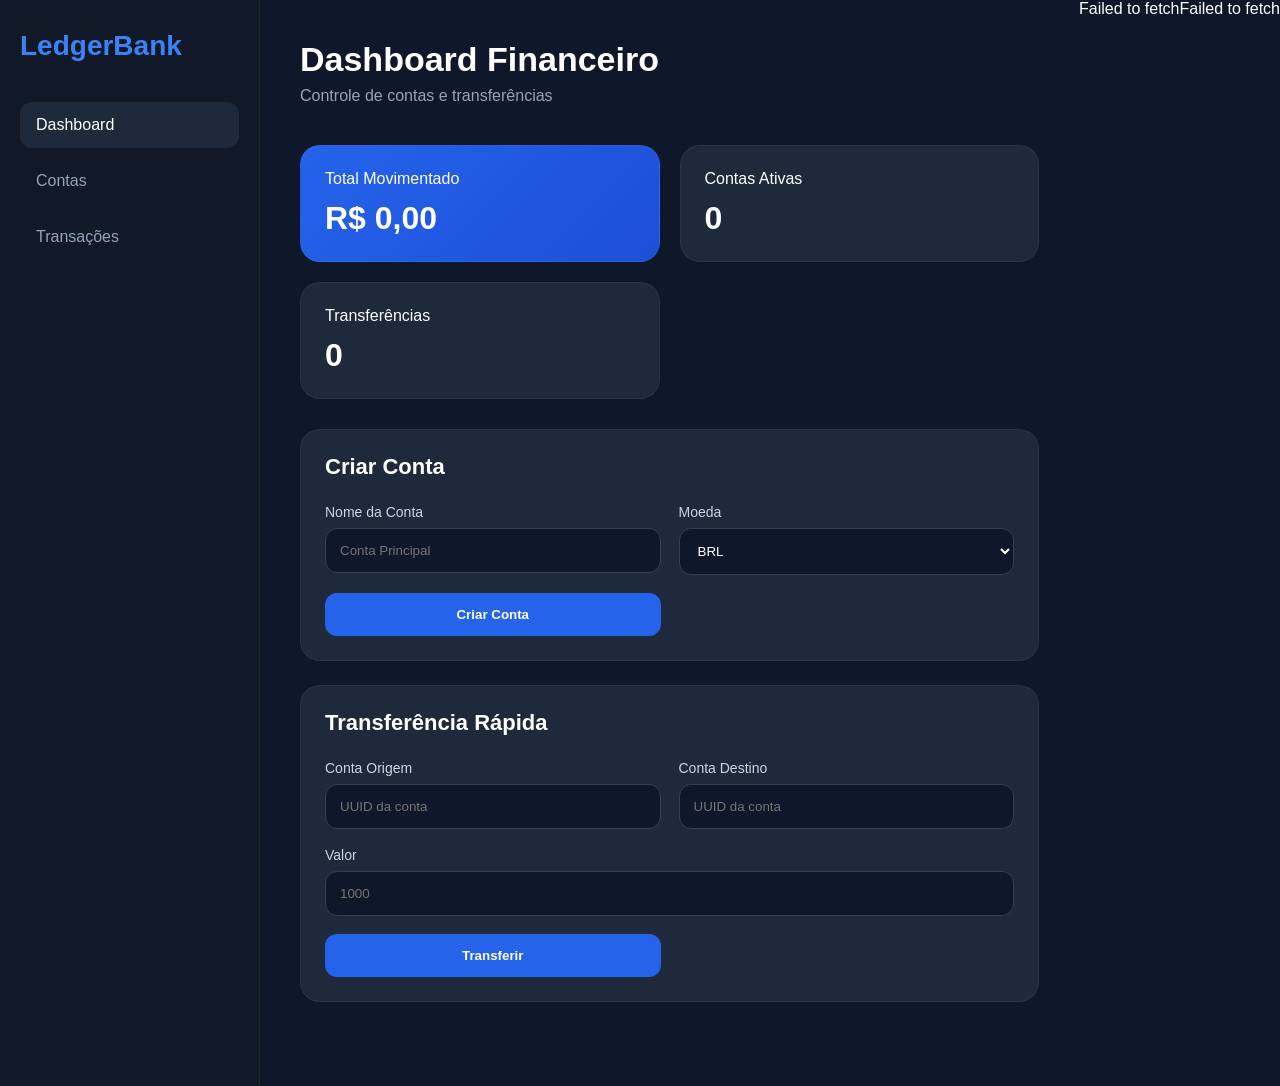
==== frontend/index.html @ 6148f6f4 "feat: add CORS support and account management features - Implemented CORS middleware in main.go to a" ====
<!DOCTYPE html>
<html lang="pt-BR">
<head>
    <meta charset="UTF-8">
    <meta name="viewport" content="width=device-width, initial-scale=1.0">
    <title>Ledger Bank</title>
    <link rel="stylesheet" href="./css/style.css">
</head>
<body>

    <aside class="sidebar">
        <div class="logo">
            <h1>LedgerBank</h1>
        </div>

        <nav>
            <a href="index.html" class="active">Dashboard</a>
            <a href="accounts.html">Contas</a>
            <a href="transactions.html">Transações</a>
        </nav>
    </aside>

    <main class="main-content">

        <header class="topbar">
            <div>
                <h2>Dashboard Financeiro</h2>
                <p>Controle de contas e transferências</p>
            </div>
        </header>

        <section class="cards-grid">

            <div class="card balance-card">
                <span>Total Movimentado</span>

                <h2 id="dashboard-total-moved">
                    R$ 0,00
                </h2>
            </div>

            <div class="card info-card">
                <span>Contas Ativas</span>

                <h2 id="dashboard-total-accounts">
                    0
                </h2>
            </div>

            <div class="card info-card">
                <span>Transferências</span>

                <h2 id="dashboard-transactions">
                    0
                </h2>
            </div>

        </section>

        <section class="content-grid">

            <div class="card panel-card">

                <div class="panel-header">
                    <h3>Criar Conta</h3>
                </div>

                <form
                    class="form-grid"
                    id="create-account-form"
                >

                    <div class="input-group">
                        <label>Nome da Conta</label>

                        <input
                            type="text"
                            id="account-name"
                            placeholder="Conta Principal"
                        >
                    </div>

                    <div class="input-group">
                        <label>Moeda</label>

                        <select id="account-currency">
                            <option value="BRL">
                                BRL
                            </option>
                        </select>
                    </div>

                    <button
                        type="submit"
                        class="primary-button"
                    >
                        Criar Conta
                    </button>

                </form>

            </div>

            <div class="card panel-card">

                <div class="panel-header">
                    <h3>Transferência Rápida</h3>
                </div>

                <form
                    class="form-grid"
                    id="quick-transfer-form"
                >

                    <div class="input-group">
                        <label>Conta Origem</label>

                        <input
                            type="text"
                            id="quick-origin-account"
                            placeholder="UUID da conta"
                        >
                    </div>

                    <div class="input-group">
                        <label>Conta Destino</label>

                        <input
                            type="text"
                            id="quick-destination-account"
                            placeholder="UUID da conta"
                        >
                    </div>

                    <div class="input-group full-width">
                        <label>Valor</label>

                        <input
                            type="number"
                            id="quick-transfer-amount"
                            placeholder="1000"
                        >
                    </div>

                    <button
                        type="submit"
                        class="primary-button"
                    >
                        Transferir
                    </button>

                </form>

            </div>
            <div id="accounts-list" class="accounts-grid"></div>

        </section>

    </main>

    <script src="./js/app.js"></script>

</body>
</html>
---- frontend/css/style.css ----
* {
    margin: 0;
    padding: 0;
    box-sizing: border-box;
    font-family: Arial, Helvetica, sans-serif;
}

body {
    background: #0f172a;
    color: white;
    display: flex;
    min-height: 100vh;
}

.sidebar {
    width: 260px;
    background: #111827;
    border-right: 1px solid rgba(255,255,255,0.05);
    padding: 30px 20px;
    display: flex;
    flex-direction: column;
}

.logo {
    margin-bottom: 40px;
}

.logo h1 {
    font-size: 28px;
    color: #3b82f6;
}

nav {
    display: flex;
    flex-direction: column;
    gap: 10px;
}

nav a {
    text-decoration: none;
    color: #94a3b8;
    padding: 14px 16px;
    border-radius: 12px;
    transition: 0.3s;
}

nav a:hover,
nav a.active {
    background: #1e293b;
    color: white;
}

.main-content {
    flex: 1;
    padding: 40px;
}

.topbar {
    margin-bottom: 40px;
}

.topbar h2 {
    font-size: 34px;
    margin-bottom: 8px;
}

.topbar p {
    color: #94a3b8;
}

.cards-grid {
    display: grid;
    grid-template-columns: repeat(auto-fit, minmax(250px, 1fr));
    gap: 20px;
    margin-bottom: 30px;
}

.card {
    background: #1e293b;
    border-radius: 20px;
    padding: 24px;
    border: 1px solid rgba(255,255,255,0.05);
}

.balance-card h2,
.info-card h2 {
    margin-top: 12px;
    font-size: 32px;
}

.balance-card {
    background: linear-gradient(135deg, #2563eb, #1d4ed8);
}

.content-grid {
    display: grid;
    grid-template-columns: repeat(auto-fit, minmax(400px, 1fr));
    gap: 24px;
}

.panel-header {
    margin-bottom: 24px;
}

.panel-header h3 {
    font-size: 22px;
}

.form-grid {
    display: grid;
    grid-template-columns: repeat(2, 1fr);
    gap: 18px;
}

.full-width {
    grid-column: 1 / -1;
}

.input-group {
    display: flex;
    flex-direction: column;
    gap: 8px;
}

.input-group label {
    color: #cbd5e1;
    font-size: 14px;
}

.input-group input,
.input-group select {
    background: #0f172a;
    border: 1px solid #334155;
    border-radius: 12px;
    padding: 14px;
    color: white;
    outline: none;
}

.input-group input:focus,
.input-group select:focus {
    border-color: #3b82f6;
}

.primary-button,
.secondary-button {
    border: none;
    border-radius: 12px;
    padding: 14px;
    cursor: pointer;
    transition: 0.3s;
    font-weight: bold;
}

.primary-button {
    background: #2563eb;
    color: white;
}

.primary-button:hover {
    background: #1d4ed8;
}

.secondary-button {
    background: #334155;
    color: white;
}

.secondary-button:hover {
    background: #475569;
}

.table-section {
    margin-top: 20px;
}

.search-bar {
    display: flex;
    gap: 16px;
    margin-bottom: 24px;
}

.search-bar input {
    flex: 1;
    background: #0f172a;
    border: 1px solid #334155;
    border-radius: 12px;
    padding: 14px;
    color: white;
}

.account-card {
    background: #0f172a;
    border-radius: 18px;
    padding: 24px;
    display: flex;
    justify-content: space-between;
    align-items: center;
}

.account-label {
    color: #94a3b8;
    font-size: 14px;
}

.transaction-layout {
    display: grid;
    grid-template-columns: 1.2fr 1fr;
    gap: 24px;
}

.receiver-box {
    grid-column: 1 / -1;
    display: flex;
    flex-direction: column;
    gap: 12px;
}

.receiver-item {
    display: grid;
    grid-template-columns: 2fr 1fr;
    gap: 12px;
}

.receiver-item input {
    background: #0f172a;
    border: 1px solid #334155;
    border-radius: 12px;
    padding: 14px;
    color: white;
}

.table-card table {
    width: 100%;
    border-collapse: collapse;
}

.table-card th,
.table-card td {
    padding: 16px;
    text-align: left;
    border-bottom: 1px solid rgba(255,255,255,0.05);
}

.table-card th {
    color: #94a3b8;
}

.badge {
    padding: 8px 12px;
    border-radius: 999px;
    font-size: 12px;
    font-weight: bold;
}

.success {
    background: rgba(34,197,94,0.2);
    color: #22c55e;
}

@media(max-width: 1200px) {
    .transaction-layout {
        grid-template-columns: 1fr;
    }
}

@media(max-width: 900px) {
    body {
        flex-direction: column;
    }

    .sidebar {
        width: 100%;
        flex-direction: row;
        justify-content: space-between;
        align-items: center;
    }

    nav {
        flex-direction: row;
    }

    .content-grid,
    .form-grid {
        grid-template-columns: 1fr;
    }

    .main-content {
        padding: 20px;
    }
}

/* GRID DE CONTAS */
.accounts-grid {
    display: grid;
    grid-template-columns: repeat(auto-fit, minmax(280px, 1fr));
    gap: 18px;
    margin-top: 20px;
}

/* CARD PRINCIPAL */
.account-card {
    background: linear-gradient(145deg, #0f172a, #3b4d74);
    border: 1px solid rgba(255, 255, 255, 0.06);
    border-radius: 18px;
    padding: 18px 20px;
    display: flex;
    justify-content: space-between;
    align-items: flex-start;
    transition: 0.25s ease;
    position: relative;
    overflow: hidden;
}

/* efeito de brilho sutil */
.account-card::before {
    content: "";
    position: absolute;
    top: -40%;
    right: -40%;
    width: 120px;
    height: 120px;
    background: rgba(59, 130, 246, 0.15);
    filter: blur(40px);
    border-radius: 50%;
}

/* hover estilo fintech */
.account-card:hover {
    transform: translateY(-4px);
    border-color: rgba(59, 130, 246, 0.4);
}

/* LADO ESQUERDO */
.account-card h3 {
    font-size: 16px;
    margin: 6px 0 4px;
    color: #e2e8f0;
}

.account-card small {
    font-size: 11px;
    color: #64748b;
    word-break: break-all;
}

/* LABEL */
.account-label {
    font-size: 11px;
    color: #94a3b8;
    text-transform: uppercase;
    letter-spacing: 0.08em;
}

/* SALDO */
.account-card h2 {
    font-size: 18px;
    font-weight: bold;
    color: #22c55e;
    text-align: right;
}

/* BADGE DE MOEDA (opcional se quiser depois) */
.currency-badge {
    position: absolute;
    top: 12px;
    right: 12px;
    background: rgba(59, 130, 246, 0.15);
    color: #60a5fa;
    padding: 4px 8px;
    font-size: 11px;
    border-radius: 8px;
}
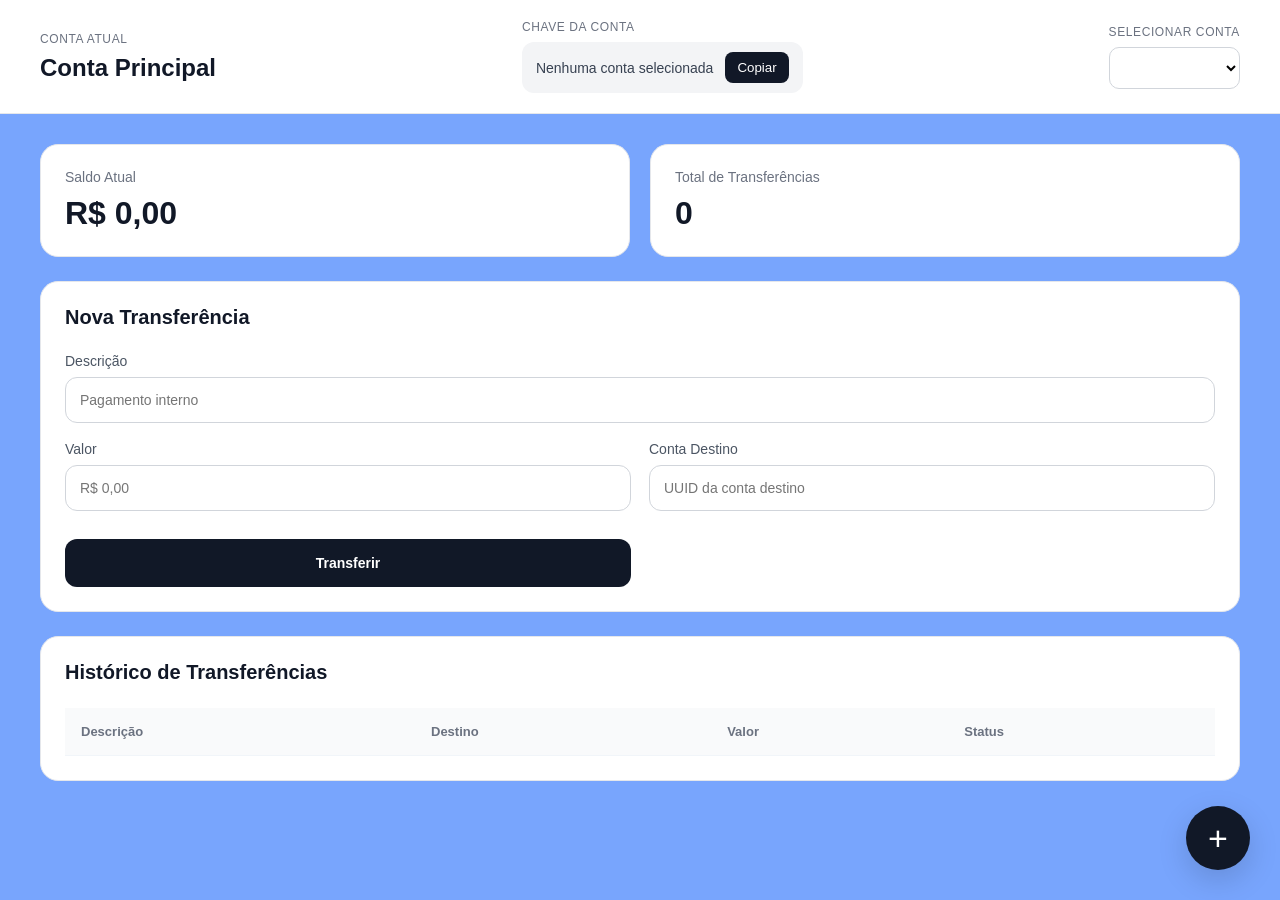
==== commit 85851745: "Refactor frontend structure: remove old styles and scripts, implement new design and functionality f" ====
--- a/frontend/index.html
+++ b/frontend/index.html
@@ -1,164 +1,233 @@
 <!DOCTYPE html>
 <html lang="pt-BR">
+
 <head>
     <meta charset="UTF-8">
     <meta name="viewport" content="width=device-width, initial-scale=1.0">
-    <title>Ledger Bank</title>
-    <link rel="stylesheet" href="./css/style.css">
+    <title>LedgerBank</title>
+
+    <link rel="stylesheet" href="style.css">
 </head>
+
 <body>
 
-    <aside class="sidebar">
-        <div class="logo">
-            <h1>LedgerBank</h1>
-        </div>
-
-        <nav>
-            <a href="index.html" class="active">Dashboard</a>
-            <a href="accounts.html">Contas</a>
-            <a href="transactions.html">Transações</a>
-        </nav>
-    </aside>
-
-    <main class="main-content">
-
-        <header class="topbar">
-            <div>
-                <h2>Dashboard Financeiro</h2>
-                <p>Controle de contas e transferências</p>
-            </div>
-        </header>
-
-        <section class="cards-grid">
-
-            <div class="card balance-card">
-                <span>Total Movimentado</span>
-
-                <h2 id="dashboard-total-moved">
+    <header class="header">
+
+        <div class="header-left">
+            <span class="header-label">
+                Conta Atual
+            </span>
+
+            <h1 id="account-name">
+                Conta Principal
+            </h1>
+        </div>
+
+        <div class="header-center">
+
+            <span class="header-label">
+                Chave da Conta
+            </span>
+
+            <div class="pix-box">
+
+                <span id="account-id">
+                    Nenhuma conta selecionada
+                </span>
+
+                <button type="button" id="copy-account-id">
+                    Copiar
+                </button>
+
+            </div>
+
+        </div>
+
+        <div class="header-right">
+
+            <span class="header-label">
+                Selecionar Conta
+            </span>
+
+            <select id="account-selector">
+            </select>
+
+        </div>
+
+    </header>
+
+    <main class="main-container">
+
+        <section class="stats-grid">
+
+            <div class="stat-card">
+
+                <span>
+                    Saldo Atual
+                </span>
+
+                <h2 id="account-balance">
                     R$ 0,00
                 </h2>
-            </div>
-
-            <div class="card info-card">
-                <span>Contas Ativas</span>
-
-                <h2 id="dashboard-total-accounts">
+
+            </div>
+
+            <div class="stat-card">
+
+                <span>
+                    Total de Transferências
+                </span>
+
+                <h2 id="total-transfers">
                     0
                 </h2>
-            </div>
-
-            <div class="card info-card">
-                <span>Transferências</span>
-
-                <h2 id="dashboard-transactions">
-                    0
-                </h2>
+
             </div>
 
         </section>
 
-        <section class="content-grid">
-
-            <div class="card panel-card">
-
-                <div class="panel-header">
-                    <h3>Criar Conta</h3>
-                </div>
-
-                <form
-                    class="form-grid"
-                    id="create-account-form"
-                >
-
-                    <div class="input-group">
-                        <label>Nome da Conta</label>
-
-                        <input
-                            type="text"
-                            id="account-name"
-                            placeholder="Conta Principal"
-                        >
-                    </div>
-
-                    <div class="input-group">
-                        <label>Moeda</label>
-
-                        <select id="account-currency">
-                            <option value="BRL">
-                                BRL
-                            </option>
-                        </select>
-                    </div>
-
-                    <button
-                        type="submit"
-                        class="primary-button"
-                    >
-                        Criar Conta
-                    </button>
-
-                </form>
-
-            </div>
-
-            <div class="card panel-card">
-
-                <div class="panel-header">
-                    <h3>Transferência Rápida</h3>
-                </div>
-
-                <form
-                    class="form-grid"
-                    id="quick-transfer-form"
-                >
-
-                    <div class="input-group">
-                        <label>Conta Origem</label>
-
-                        <input
-                            type="text"
-                            id="quick-origin-account"
-                            placeholder="UUID da conta"
-                        >
-                    </div>
-
-                    <div class="input-group">
-                        <label>Conta Destino</label>
-
-                        <input
-                            type="text"
-                            id="quick-destination-account"
-                            placeholder="UUID da conta"
-                        >
-                    </div>
-
-                    <div class="input-group full-width">
-                        <label>Valor</label>
-
-                        <input
-                            type="number"
-                            id="quick-transfer-amount"
-                            placeholder="1000"
-                        >
-                    </div>
-
-                    <button
-                        type="submit"
-                        class="primary-button"
-                    >
-                        Transferir
-                    </button>
-
-                </form>
-
-            </div>
-            <div id="accounts-list" class="accounts-grid"></div>
+        <section class="transfer-section">
+
+            <div class="section-header">
+                <h3>
+                    Nova Transferência
+                </h3>
+            </div>
+
+            <form id="transfer-form" class="transfer-form">
+
+                <div class="input-group full-width">
+
+                    <label>
+                        Descrição
+                    </label>
+
+                    <input type="text" id="transaction-description" placeholder="Pagamento interno">
+
+                </div>
+
+                <div class="input-group">
+
+                    <label>
+                        Valor
+                    </label>
+
+                    <input type="text" id="transaction-amount" placeholder="R$ 0,00">
+
+                </div>
+
+                <div class="input-group">
+
+                    <label>
+                        Conta Destino
+                    </label>
+
+                    <input type="text" id="destination-account" placeholder="UUID da conta destino">
+
+                </div>
+
+                <button type="submit" class="primary-button full-width-button">
+                    Transferir
+                </button>
+
+            </form>
 
         </section>
 
+        <section class="history-section">
+
+            <div class="section-header">
+                <h3>
+                    Histórico de Transferências
+                </h3>
+            </div>
+
+            <div class="history-table-wrapper">
+
+                <table>
+
+                    <thead>
+
+                        <tr>
+                            <th>Descrição</th>
+                            <th>Destino</th>
+                            <th>Valor</th>
+                            <th>Status</th>
+                        </tr>
+
+                    </thead>
+
+                    <tbody id="transactions-table">
+                    </tbody>
+
+                </table>
+
+            </div>
+
+        </section>
+
     </main>
 
-    <script src="./js/app.js"></script>
+    <button class="floating-button" id="open-account-modal">
+        +
+    </button>
+
+    <div class="modal-overlay" id="account-modal">
+
+        <div class="modal">
+
+            <div class="modal-header">
+
+                <h3>
+                    Criar Conta
+                </h3>
+
+                <button type="button" id="close-account-modal">
+                    ×
+                </button>
+
+            </div>
+
+            <form id="create-account-form">
+
+                <div class="input-group">
+
+                    <label>
+                        Nome da Conta
+                    </label>
+
+                    <input type="text" id="account-create-name" placeholder="Conta Principal">
+
+                </div>
+
+                <div class="input-group">
+
+                    <label>
+                        Moeda
+                    </label>
+
+                    <select id="account-currency">
+
+                        <option value="BRL">
+                            BRL
+                        </option>
+
+                    </select>
+
+                </div>
+
+                <button type="submit" class="primary-button full-width-button">
+                    Criar Conta
+                </button>
+
+            </form>
+
+        </div>
+
+    </div>
+
+    <script src="app.js"></script>
 
 </body>
+
 </html>
--- a/frontend/style.css
+++ b/frontend/style.css
@@ -0,0 +1,303 @@
+* {
+    margin: 0;
+    padding: 0;
+    box-sizing: border-box;
+}
+
+body {
+    font-family: Arial, Helvetica, sans-serif;
+    background: #78a5fd;
+    color: #111827;
+}
+
+.header {
+    width: 100%;
+    background: white;
+    border-bottom: 1px solid #e5e7eb;
+    padding: 20px 40px;
+
+    display: flex;
+    align-items: center;
+    justify-content: space-between;
+    gap: 24px;
+
+    position: sticky;
+    top: 0;
+    z-index: 10;
+}
+
+.header-left,
+.header-center,
+.header-right {
+    display: flex;
+    flex-direction: column;
+    gap: 8px;
+}
+
+.header-label {
+    font-size: 12px;
+    color: #6b7280;
+    text-transform: uppercase;
+    letter-spacing: 0.05em;
+}
+
+.header h1 {
+    font-size: 24px;
+}
+
+.pix-box {
+    display: flex;
+    align-items: center;
+    gap: 12px;
+
+    background: #f3f4f6;
+    padding: 10px 14px;
+    border-radius: 12px;
+}
+
+.pix-box span {
+    font-size: 14px;
+    color: #374151;
+}
+
+.pix-box button {
+    border: none;
+    background: #111827;
+    color: white;
+    padding: 8px 12px;
+    border-radius: 8px;
+    cursor: pointer;
+}
+
+.header-right select {
+    height: 42px;
+    border: 1px solid #d1d5db;
+    border-radius: 10px;
+    padding: 0 12px;
+    background: white;
+}
+
+.main-container {
+    padding: 30px 40px;
+
+    display: flex;
+    flex-direction: column;
+    gap: 24px;
+}
+
+.stats-grid {
+    display: grid;
+    grid-template-columns: repeat(2, 1fr);
+    gap: 20px;
+}
+
+.stat-card {
+    background: white;
+    border-radius: 18px;
+    padding: 24px;
+    border: 1px solid #e5e7eb;
+
+    display: flex;
+    flex-direction: column;
+    gap: 10px;
+}
+
+.stat-card span {
+    color: #6b7280;
+    font-size: 14px;
+}
+
+.stat-card h2 {
+    font-size: 32px;
+}
+
+.transfer-section,
+.history-section {
+    background: white;
+    border: 1px solid #e5e7eb;
+    border-radius: 18px;
+    padding: 24px;
+}
+
+.section-header {
+    margin-bottom: 24px;
+}
+
+.section-header h3 {
+    font-size: 20px;
+}
+
+.transfer-form {
+    display: grid;
+    grid-template-columns: repeat(2, 1fr);
+    gap: 18px;
+}
+
+.input-group {
+    display: flex;
+    flex-direction: column;
+    gap: 8px;
+}
+
+.input-group label {
+    font-size: 14px;
+    color: #4b5563;
+}
+
+.input-group input,
+.input-group select {
+    height: 46px;
+    border: 1px solid #d1d5db;
+    border-radius: 12px;
+    padding: 0 14px;
+    font-size: 14px;
+}
+
+.full-width {
+    grid-column: span 2;
+}
+
+.primary-button {
+    height: 48px;
+    border: none;
+    background: #111827;
+    color: white;
+    border-radius: 12px;
+    cursor: pointer;
+    font-size: 14px;
+    font-weight: bold;
+
+    transition: 0.2s;
+}
+
+.primary-button:hover {
+    opacity: 0.92;
+}
+
+.history-table-wrapper {
+    overflow-x: auto;
+}
+
+table {
+    width: 100%;
+    border-collapse: collapse;
+}
+
+thead {
+    background: #f9fafb;
+}
+
+th,
+td {
+    padding: 16px;
+    text-align: left;
+    border-bottom: 1px solid #f1f5f9;
+}
+
+th {
+    font-size: 13px;
+    color: #6b7280;
+}
+
+.status {
+    padding: 6px 10px;
+    border-radius: 999px;
+    font-size: 12px;
+    font-weight: bold;
+}
+
+.success {
+    background: #dcfce7;
+    color: #166534;
+}
+
+.danger {
+    background: #fee2e2;
+    color: #991b1b;
+}
+
+.floating-button {
+    width: 64px;
+    height: 64px;
+
+    position: fixed;
+    right: 30px;
+    bottom: 30px;
+
+    border: none;
+    border-radius: 50%;
+
+    background: #111827;
+    color: white;
+
+    font-size: 34px;
+    cursor: pointer;
+
+    box-shadow: 0 10px 30px rgba(0,0,0,0.15);
+}
+
+.modal-overlay {
+    position: fixed;
+    inset: 0;
+
+    background: rgba(0,0,0,0.4);
+
+    display: none;
+    align-items: center;
+    justify-content: center;
+
+    z-index: 999;
+}
+
+.modal-overlay.active {
+    display: flex;
+}
+
+.modal {
+    width: 420px;
+    background: white;
+    border-radius: 18px;
+    padding: 24px;
+}
+
+.modal-header {
+    display: flex;
+    justify-content: space-between;
+    align-items: center;
+
+    margin-bottom: 24px;
+}
+
+.modal-header button {
+    border: none;
+    background: transparent;
+    font-size: 28px;
+    cursor: pointer;
+}
+
+.full-width-button {
+    width: 100%;
+    margin-top: 10px;
+}
+
+@media (max-width: 900px) {
+
+    .header {
+        flex-direction: column;
+        align-items: flex-start;
+    }
+
+    .stats-grid,
+    .transfer-form {
+        grid-template-columns: 1fr;
+    }
+
+    .full-width {
+        grid-column: span 1;
+    }
+
+    .main-container {
+        padding: 20px;
+    }
+
+}
